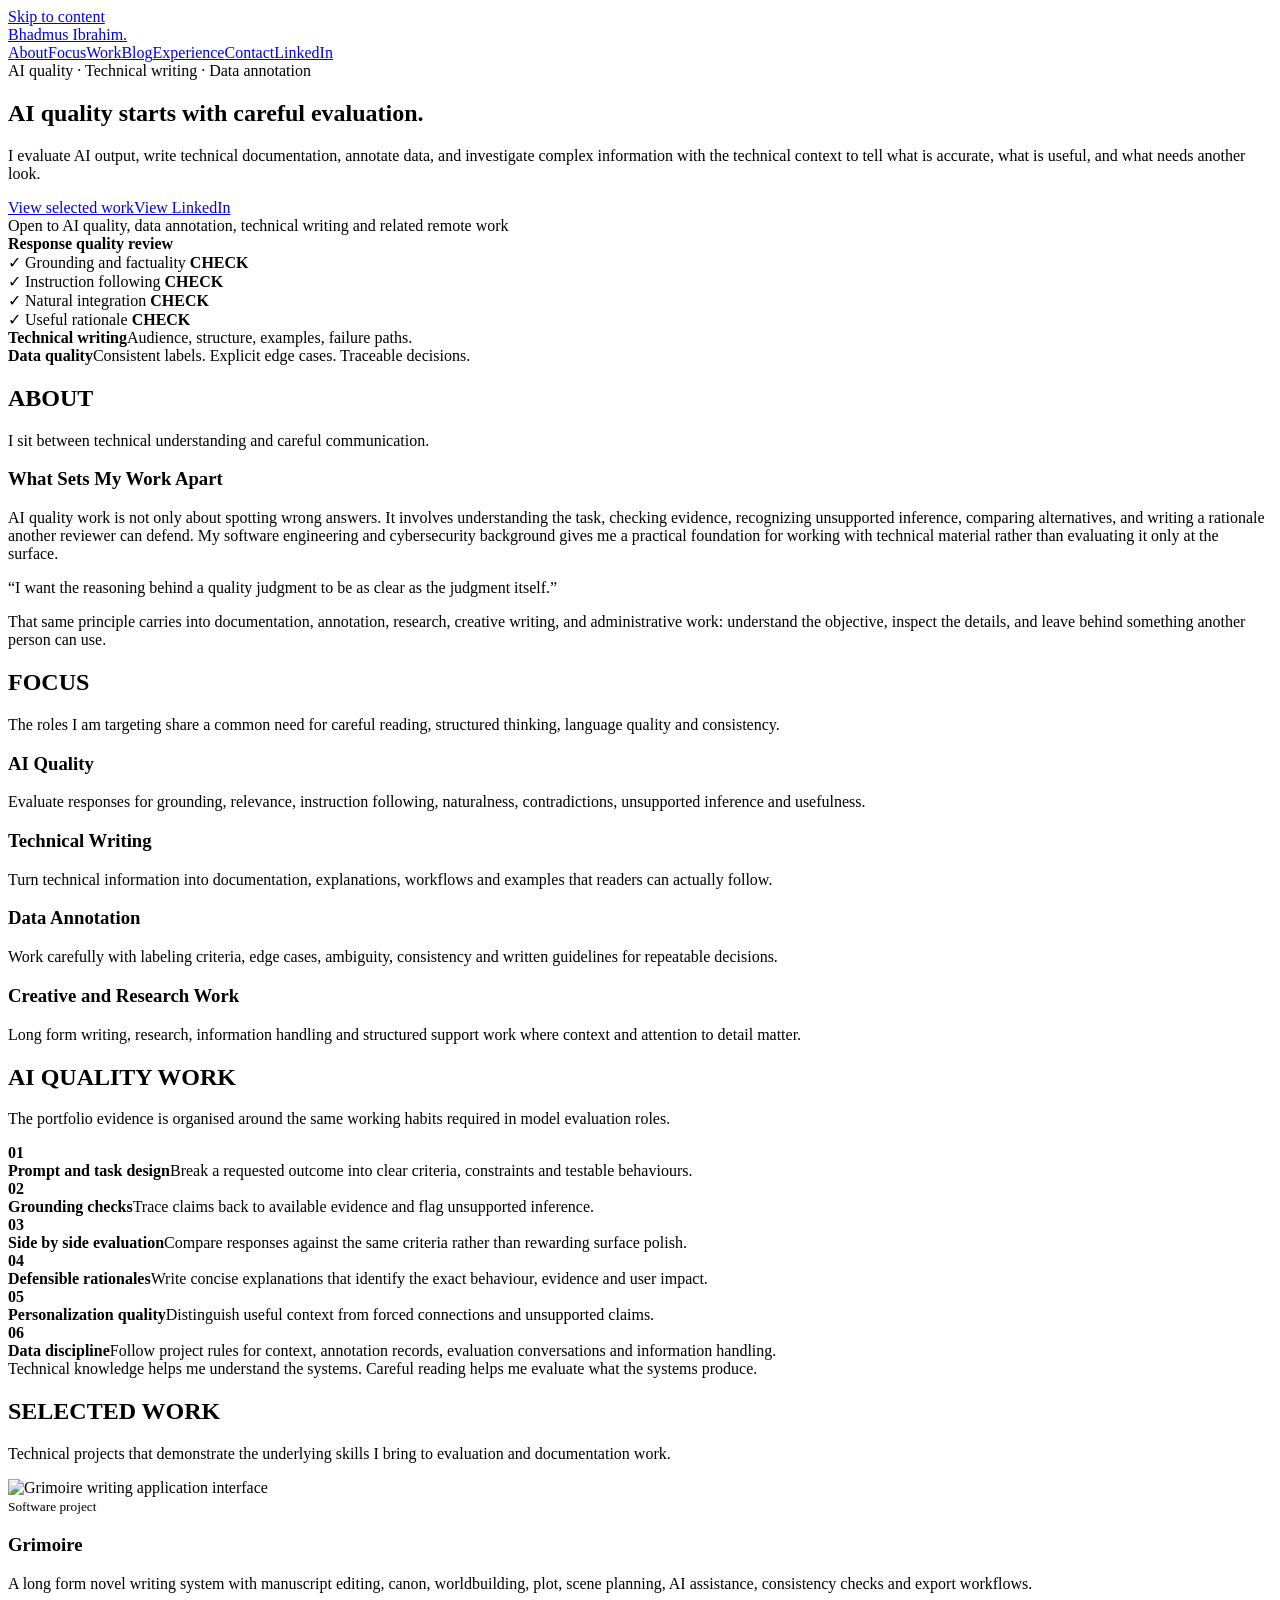
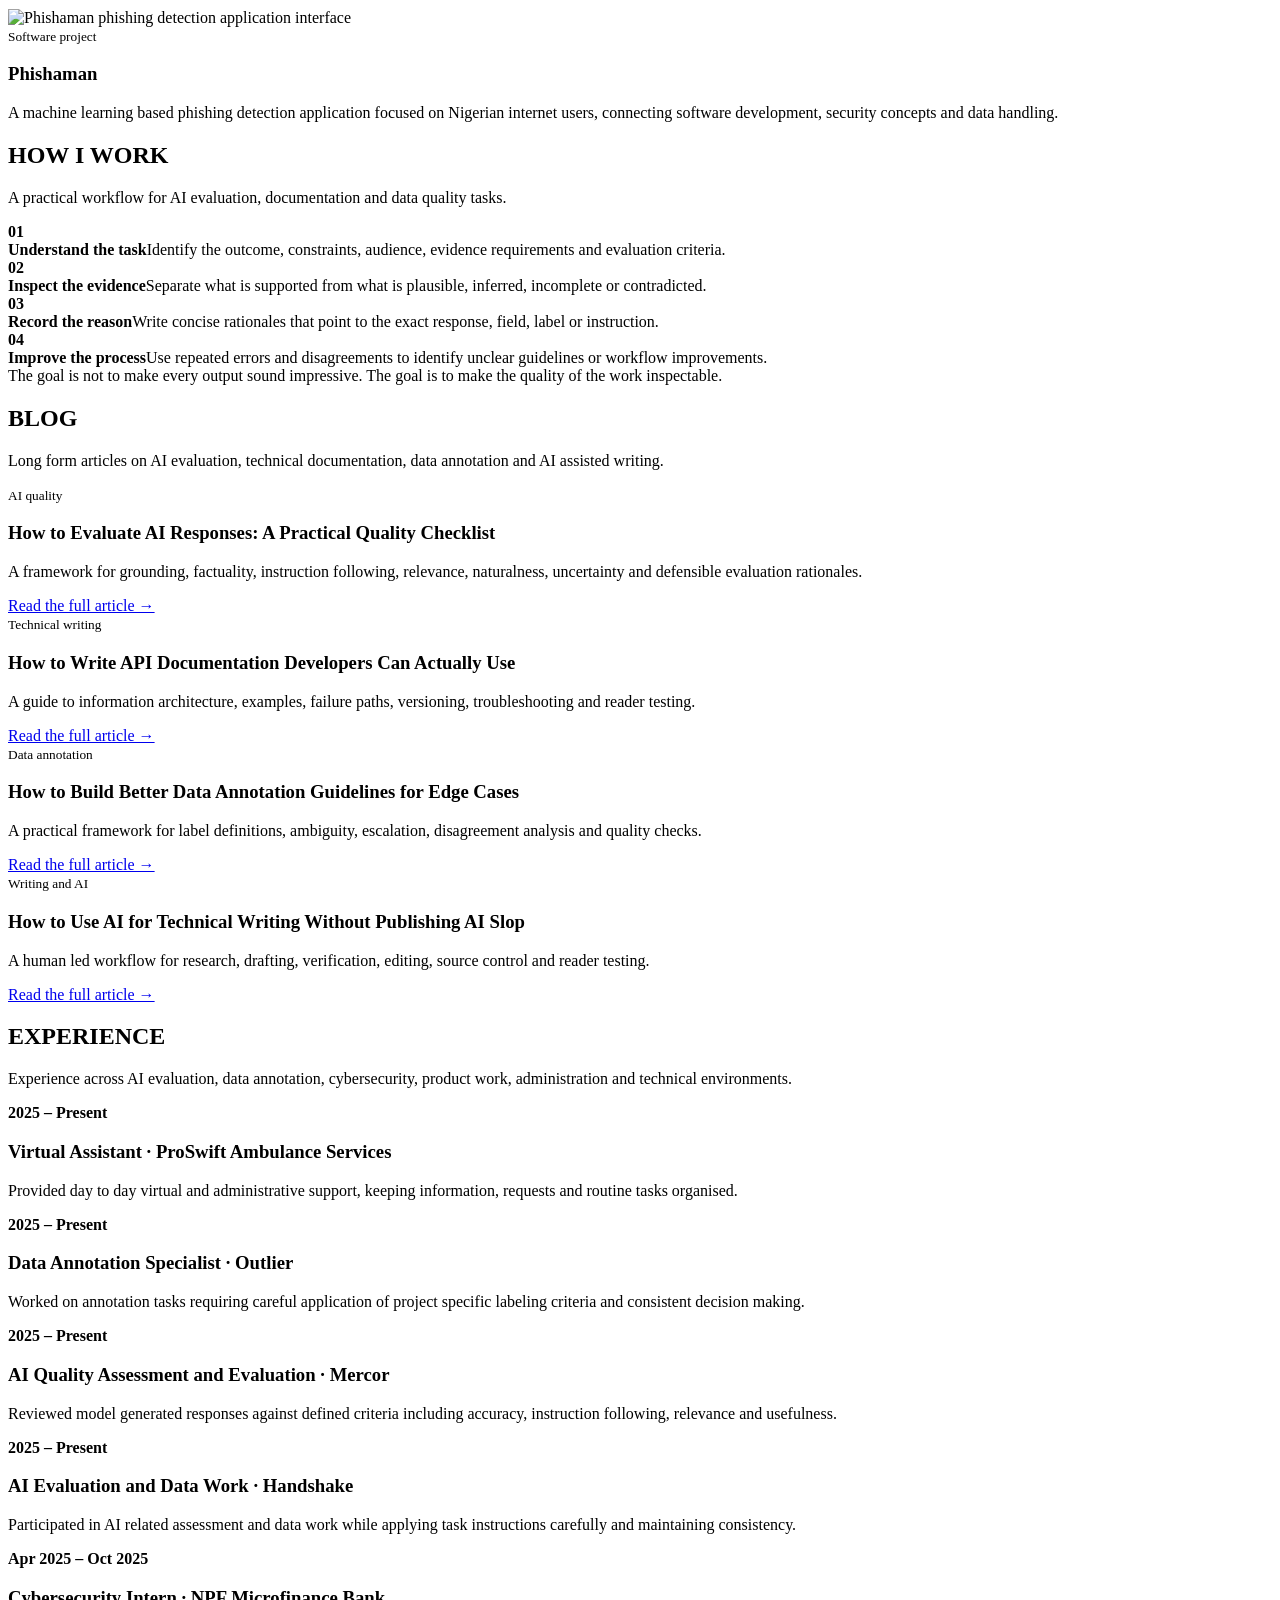
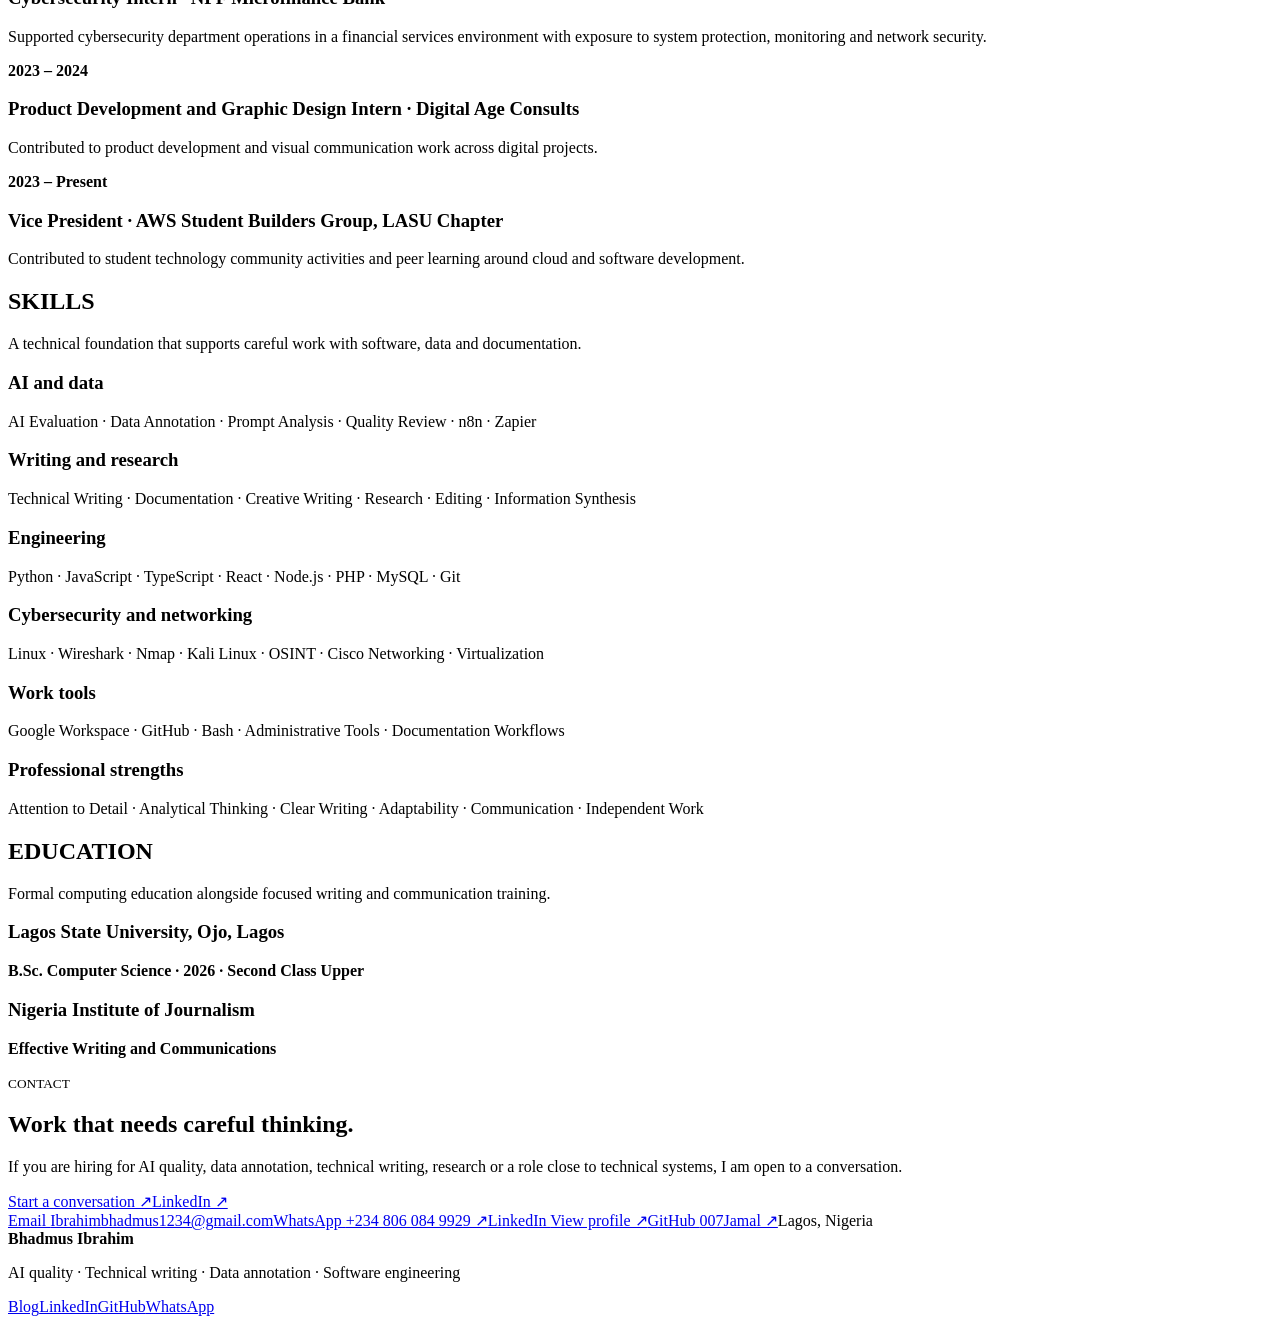
==== index.html @ 428aeecd "Add AI evaluation portfolio homepage" ====
<!doctype html>
<html lang="en">
<head>
<meta charset="utf-8">
<meta name="viewport" content="width=device-width,initial-scale=1">
<meta name="description" content="Bhadmus Ibrahim is a technical writer, AI quality analyst and data annotation specialist in Lagos, Nigeria, with a software engineering and cybersecurity foundation.">
<meta name="author" content="Bhadmus Ibrahim">
<meta name="robots" content="index, follow">
<meta name="theme-color" content="#10233f">
<link rel="canonical" href="https://ibrahim.vercel.app/">
<meta property="og:type" content="website">
<meta property="og:title" content="Bhadmus Ibrahim | AI Quality, Technical Writing and Data Work">
<meta property="og:description" content="AI quality analysis, technical writing, data annotation and technical work grounded in software engineering and cybersecurity.">
<meta property="og:url" content="https://ibrahim.vercel.app/">
<meta property="og:site_name" content="Bhadmus Ibrahim">
<title>Bhadmus Ibrahim | AI Quality Analyst, Technical Writer and Data Annotation Specialist</title>
<link rel="preconnect" href="https://fonts.googleapis.com">
<link rel="preconnect" href="https://fonts.gstatic.com" crossorigin>
<link href="https://fonts.googleapis.com/css2?family=Inter:wght@400;500;600;700;800;900&display=swap" rel="stylesheet">
<link rel="stylesheet" href="styles.css">
<link rel="icon" href="favicon.svg" type="image/svg+xml">
<script type="application/ld+json">{"@context":"https://schema.org","@type":"Person","name":"Bhadmus Ibrahim","url":"https://ibrahim.vercel.app/","email":"mailto:Ibrahimbhadmus1234@gmail.com","jobTitle":"AI Quality Analyst and Technical Writer","address":{"@type":"PostalAddress","addressLocality":"Lagos","addressCountry":"NG"},"sameAs":["https://github.com/007Jamal","https://www.linkedin.com/in/ibrahim-bhadmus-08a997428","https://wa.me/2348060849929"],"knowsAbout":["AI quality","AI evaluation","data annotation","technical writing","creative writing","software engineering","cybersecurity"]}</script>
</head>
<body>
<a class="skip" href="#main">Skip to content</a><div class="progress"></div>
<header><div class="wrap topbar"><a class="brand" href="index.html">Bhadmus Ibrahim<span>.</span></a><nav class="nav" aria-label="Primary"><a href="#about">About</a><a href="#focus">Focus</a><a href="#work">Work</a><a href="blog.html">Blog</a><a href="#experience">Experience</a><a href="#contact">Contact</a><a class="navcta" href="https://www.linkedin.com/in/ibrahim-bhadmus-08a997428" target="_blank" rel="noopener">LinkedIn</a></nav></div></header>
<main id="main">
<section class="hero"><div class="wrap hero-grid"><div><div class="eyebrow">AI quality · Technical writing · Data annotation</div><h1>AI quality starts with <span>careful evaluation.</span></h1><p class="hero-copy">I evaluate AI output, write technical documentation, annotate data, and investigate complex information with the technical context to tell what is accurate, what is useful, and what needs another look.</p><div class="actions"><a class="btn primary" href="#work">View selected work</a><a class="btn secondary" href="https://www.linkedin.com/in/ibrahim-bhadmus-08a997428" target="_blank" rel="noopener">View LinkedIn</a></div><div class="availability"><i></i>Open to AI quality, data annotation, technical writing and related remote work</div></div><aside class="hero-visual"><div class="review-card"><strong>Response quality review</strong><div>✓ Grounding and factuality <b>CHECK</b></div><div>✓ Instruction following <b>CHECK</b></div><div>✓ Natural integration <b>CHECK</b></div><div>✓ Useful rationale <b>CHECK</b></div></div><div class="floating one"><strong>Technical writing</strong>Audience, structure, examples, failure paths.</div><div class="floating two"><strong>Data quality</strong>Consistent labels. Explicit edge cases. Traceable decisions.</div></aside></div></section>
<section id="about"><div class="wrap"><div class="section-head"><h2>ABOUT</h2><p>I sit between technical understanding and careful communication.</p></div><div class="about-grid"><article class="card"><h3>What Sets My Work Apart</h3><p>AI quality work is not only about spotting wrong answers. It involves understanding the task, checking evidence, recognizing unsupported inference, comparing alternatives, and writing a rationale another reviewer can defend. My software engineering and cybersecurity background gives me a practical foundation for working with technical material rather than evaluating it only at the surface.</p></article><article class="card"><p class="quote">“I want the reasoning behind a quality judgment to be as clear as the judgment itself.”</p><p>That same principle carries into documentation, annotation, research, creative writing, and administrative work: understand the objective, inspect the details, and leave behind something another person can use.</p></article></div></div></section>
<section id="focus" class="soft"><div class="wrap"><div class="section-head"><h2>FOCUS</h2><p>The roles I am targeting share a common need for careful reading, structured thinking, language quality and consistency.</p></div><div class="focus-grid"><article class="focus-card"><h3>AI Quality</h3><p>Evaluate responses for grounding, relevance, instruction following, naturalness, contradictions, unsupported inference and usefulness.</p></article><article class="focus-card"><h3>Technical Writing</h3><p>Turn technical information into documentation, explanations, workflows and examples that readers can actually follow.</p></article><article class="focus-card"><h3>Data Annotation</h3><p>Work carefully with labeling criteria, edge cases, ambiguity, consistency and written guidelines for repeatable decisions.</p></article><article class="focus-card"><h3>Creative and Research Work</h3><p>Long form writing, research, information handling and structured support work where context and attention to detail matter.</p></article></div></div></section>
<section><div class="wrap"><div class="section-head"><h2>AI QUALITY WORK</h2><p>The portfolio evidence is organised around the same working habits required in model evaluation roles.</p></div><div class="cap-grid"><div class="cap-list"><div class="cap-row"><b>01</b><div><strong>Prompt and task design</strong><span>Break a requested outcome into clear criteria, constraints and testable behaviours.</span></div></div><div class="cap-row"><b>02</b><div><strong>Grounding checks</strong><span>Trace claims back to available evidence and flag unsupported inference.</span></div></div><div class="cap-row"><b>03</b><div><strong>Side by side evaluation</strong><span>Compare responses against the same criteria rather than rewarding surface polish.</span></div></div><div class="cap-row"><b>04</b><div><strong>Defensible rationales</strong><span>Write concise explanations that identify the exact behaviour, evidence and user impact.</span></div></div><div class="cap-row"><b>05</b><div><strong>Personalization quality</strong><span>Distinguish useful context from forced connections and unsupported claims.</span></div></div><div class="cap-row"><b>06</b><div><strong>Data discipline</strong><span>Follow project rules for context, annotation records, evaluation conversations and information handling.</span></div></div></div><div class="cap-copy">Technical knowledge helps me understand the systems. Careful reading helps me evaluate what the systems produce.</div></div></div></section>
<section id="work" class="soft"><div class="wrap"><div class="section-head"><h2>SELECTED WORK</h2><p>Technical projects that demonstrate the underlying skills I bring to evaluation and documentation work.</p></div><div class="work-grid"><article class="project"><img src="https://raw.githubusercontent.com/007Jamal/Bhadmus/main/public/images/uploads/chatgpt-image-aug-20-2026-05_51_16-pm.png" alt="Grimoire writing application interface"><div><small>Software project</small><h3>Grimoire</h3><p>A long form novel writing system with manuscript editing, canon, worldbuilding, plot, scene planning, AI assistance, consistency checks and export workflows.</p></div></article><article class="project"><img src="https://raw.githubusercontent.com/007Jamal/Bhadmus/main/public/images/uploads/screenshot-2026-05-11-134524.png" alt="Phishaman phishing detection application interface"><div><small>Software project</small><h3>Phishaman</h3><p>A machine learning based phishing detection application focused on Nigerian internet users, connecting software development, security concepts and data handling.</p></div></article></div></div></section>
<section><div class="wrap"><div class="section-head"><h2>HOW I WORK</h2><p>A practical workflow for AI evaluation, documentation and data quality tasks.</p></div><div class="cap-grid"><div class="cap-list"><div class="cap-row"><b>01</b><div><strong>Understand the task</strong><span>Identify the outcome, constraints, audience, evidence requirements and evaluation criteria.</span></div></div><div class="cap-row"><b>02</b><div><strong>Inspect the evidence</strong><span>Separate what is supported from what is plausible, inferred, incomplete or contradicted.</span></div></div><div class="cap-row"><b>03</b><div><strong>Record the reason</strong><span>Write concise rationales that point to the exact response, field, label or instruction.</span></div></div><div class="cap-row"><b>04</b><div><strong>Improve the process</strong><span>Use repeated errors and disagreements to identify unclear guidelines or workflow improvements.</span></div></div></div><div class="cap-copy">The goal is not to make every output sound impressive. The goal is to make the quality of the work inspectable.</div></div></div></section>
<section id="blog" class="soft"><div class="wrap"><div class="section-head"><h2>BLOG</h2><p>Long form articles on AI evaluation, technical documentation, data annotation and AI assisted writing.</p></div><div class="blog-grid"><article class="blog-card"><div><small>AI quality</small><h3>How to Evaluate AI Responses: A Practical Quality Checklist</h3><p>A framework for grounding, factuality, instruction following, relevance, naturalness, uncertainty and defensible evaluation rationales.</p><a href="blog/how-to-evaluate-ai-responses/">Read the full article →</a></div></article><article class="blog-card"><div><small>Technical writing</small><h3>How to Write API Documentation Developers Can Actually Use</h3><p>A guide to information architecture, examples, failure paths, versioning, troubleshooting and reader testing.</p><a href="blog/how-to-write-api-documentation/">Read the full article →</a></div></article><article class="blog-card"><div><small>Data annotation</small><h3>How to Build Better Data Annotation Guidelines for Edge Cases</h3><p>A practical framework for label definitions, ambiguity, escalation, disagreement analysis and quality checks.</p><a href="blog/data-annotation-guidelines/">Read the full article →</a></div></article><article class="blog-card"><div><small>Writing and AI</small><h3>How to Use AI for Technical Writing Without Publishing AI Slop</h3><p>A human led workflow for research, drafting, verification, editing, source control and reader testing.</p><a href="blog/ai-technical-writing/">Read the full article →</a></div></article></div></div></section>
<section id="experience"><div class="wrap"><div class="section-head"><h2>EXPERIENCE</h2><p>Experience across AI evaluation, data annotation, cybersecurity, product work, administration and technical environments.</p></div><div class="timeline"><div><b>2025 – Present</b><h3>Virtual Assistant · ProSwift Ambulance Services</h3><p>Provided day to day virtual and administrative support, keeping information, requests and routine tasks organised.</p></div><div><b>2025 – Present</b><h3>Data Annotation Specialist · Outlier</h3><p>Worked on annotation tasks requiring careful application of project specific labeling criteria and consistent decision making.</p></div><div><b>2025 – Present</b><h3>AI Quality Assessment and Evaluation · Mercor</h3><p>Reviewed model generated responses against defined criteria including accuracy, instruction following, relevance and usefulness.</p></div><div><b>2025 – Present</b><h3>AI Evaluation and Data Work · Handshake</h3><p>Participated in AI related assessment and data work while applying task instructions carefully and maintaining consistency.</p></div><div><b>Apr 2025 – Oct 2025</b><h3>Cybersecurity Intern · NPF Microfinance Bank</h3><p>Supported cybersecurity department operations in a financial services environment with exposure to system protection, monitoring and network security.</p></div><div><b>2023 – 2024</b><h3>Product Development and Graphic Design Intern · Digital Age Consults</h3><p>Contributed to product development and visual communication work across digital projects.</p></div><div><b>2023 – Present</b><h3>Vice President · AWS Student Builders Group, LASU Chapter</h3><p>Contributed to student technology community activities and peer learning around cloud and software development.</p></div></div></div></section>
<section class="soft"><div class="wrap"><div class="section-head"><h2>SKILLS</h2><p>A technical foundation that supports careful work with software, data and documentation.</p></div><div class="skills-grid"><div><h3>AI and data</h3><p>AI Evaluation · Data Annotation · Prompt Analysis · Quality Review · n8n · Zapier</p></div><div><h3>Writing and research</h3><p>Technical Writing · Documentation · Creative Writing · Research · Editing · Information Synthesis</p></div><div><h3>Engineering</h3><p>Python · JavaScript · TypeScript · React · Node.js · PHP · MySQL · Git</p></div><div><h3>Cybersecurity and networking</h3><p>Linux · Wireshark · Nmap · Kali Linux · OSINT · Cisco Networking · Virtualization</p></div><div><h3>Work tools</h3><p>Google Workspace · GitHub · Bash · Administrative Tools · Documentation Workflows</p></div><div><h3>Professional strengths</h3><p>Attention to Detail · Analytical Thinking · Clear Writing · Adaptability · Communication · Independent Work</p></div></div></div></section>
<section><div class="wrap"><div class="section-head"><h2>EDUCATION</h2><p>Formal computing education alongside focused writing and communication training.</p></div><div class="about-grid"><div class="card"><h3>Lagos State University, Ojo, Lagos</h3><p><strong>B.Sc. Computer Science · 2026 · Second Class Upper</strong></p></div><div class="card"><h3>Nigeria Institute of Journalism</h3><p><strong>Effective Writing and Communications</strong></p></div></div></div></section>
<section id="contact" class="contact"><div class="wrap"><div class="contact-box"><div><small>CONTACT</small><h2>Work that needs <span>careful thinking.</span></h2><p>If you are hiring for AI quality, data annotation, technical writing, research or a role close to technical systems, I am open to a conversation.</p><div class="actions"><a class="btn primary" href="mailto:Ibrahimbhadmus1234@gmail.com">Start a conversation ↗</a><a class="btn secondary" href="https://www.linkedin.com/in/ibrahim-bhadmus-08a997428" target="_blank" rel="noopener">LinkedIn ↗</a></div></div><div class="contact-links"><a href="mailto:Ibrahimbhadmus1234@gmail.com">Email <span>Ibrahimbhadmus1234@gmail.com</span></a><a href="https://wa.me/2348060849929" target="_blank" rel="noopener">WhatsApp <span>+234 806 084 9929 ↗</span></a><a href="https://www.linkedin.com/in/ibrahim-bhadmus-08a997428" target="_blank" rel="noopener">LinkedIn <span>View profile ↗</span></a><a href="https://github.com/007Jamal" target="_blank" rel="noopener">GitHub <span>007Jamal ↗</span></a><span>Lagos, Nigeria</span></div></div></div></section>
</main>
<footer><div class="wrap footer-grid"><div><strong>Bhadmus Ibrahim</strong><p>AI quality · Technical writing · Data annotation · Software engineering</p></div><div class="footer-links"><a href="blog.html">Blog</a><a href="https://www.linkedin.com/in/ibrahim-bhadmus-08a997428">LinkedIn</a><a href="https://github.com/007Jamal">GitHub</a><a href="https://wa.me/2348060849929">WhatsApp</a></div></div></footer>
<script src="script.js"></script>
</body></html>
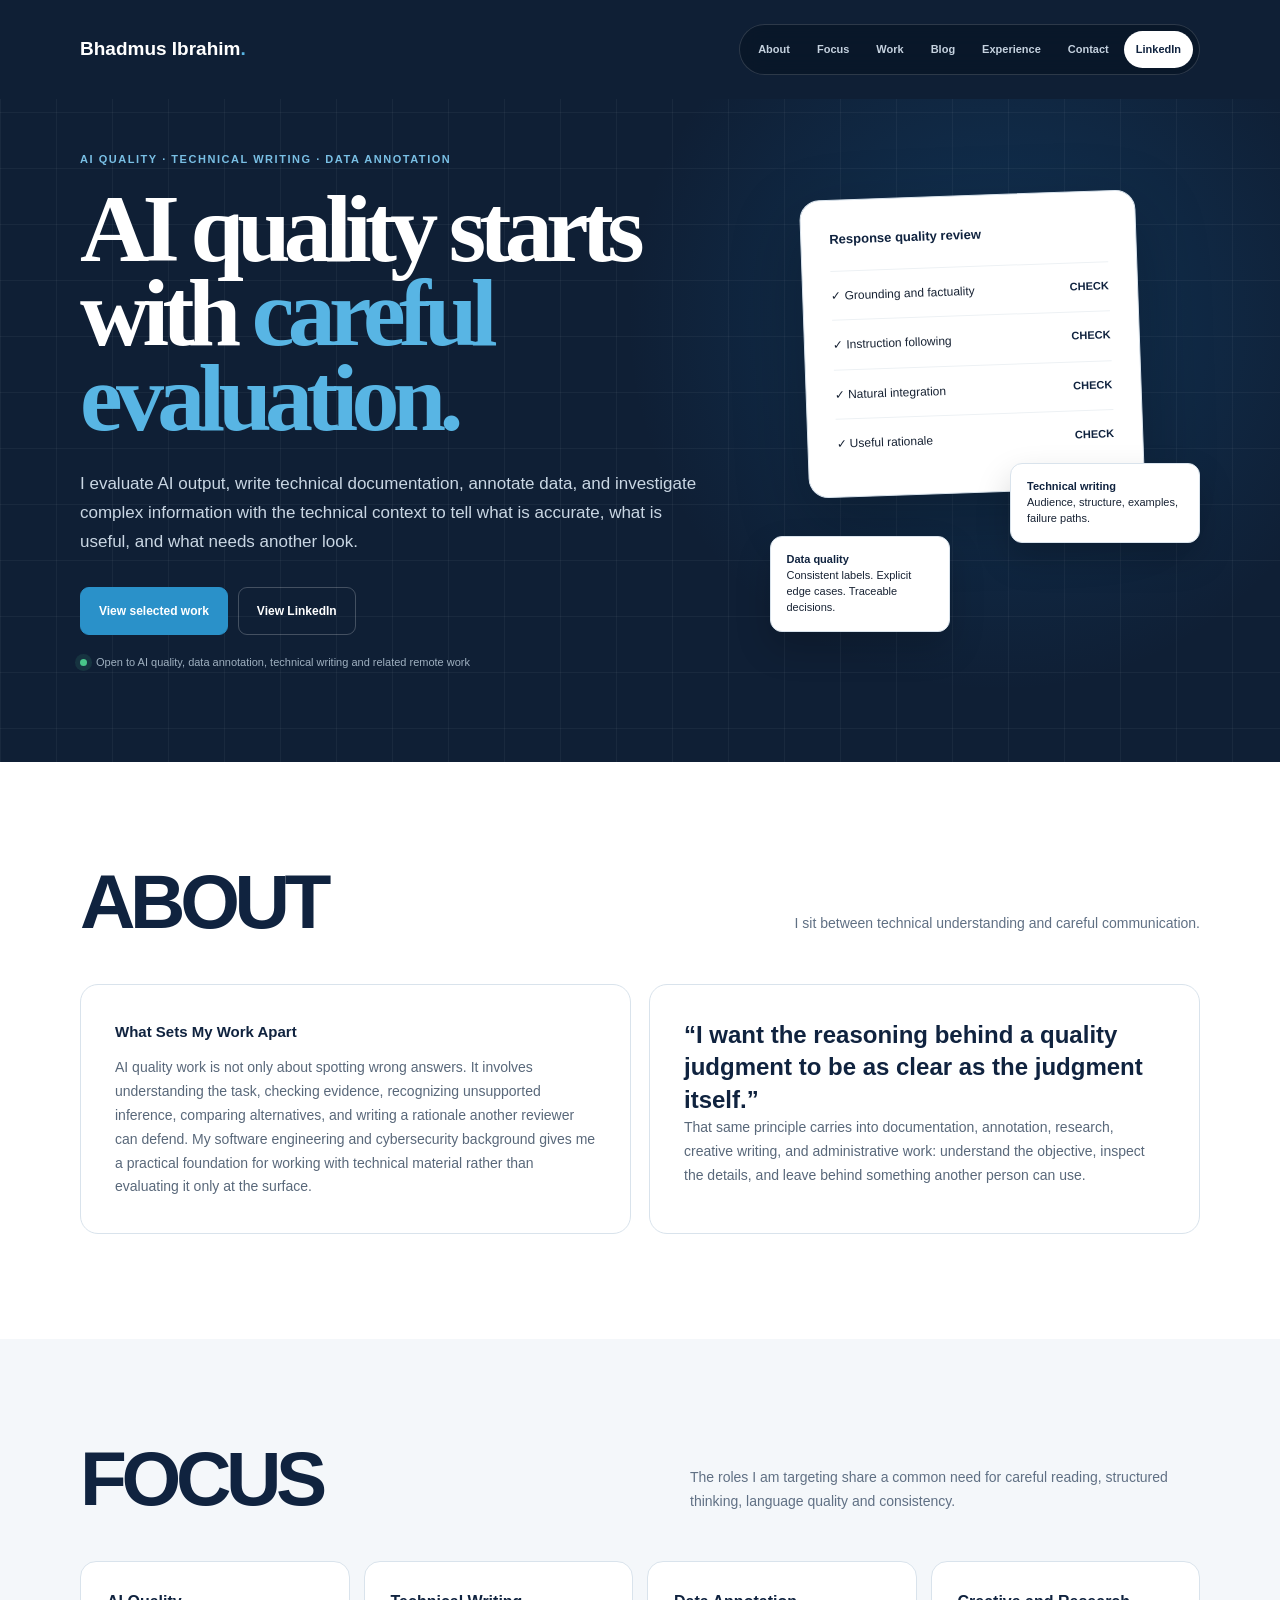
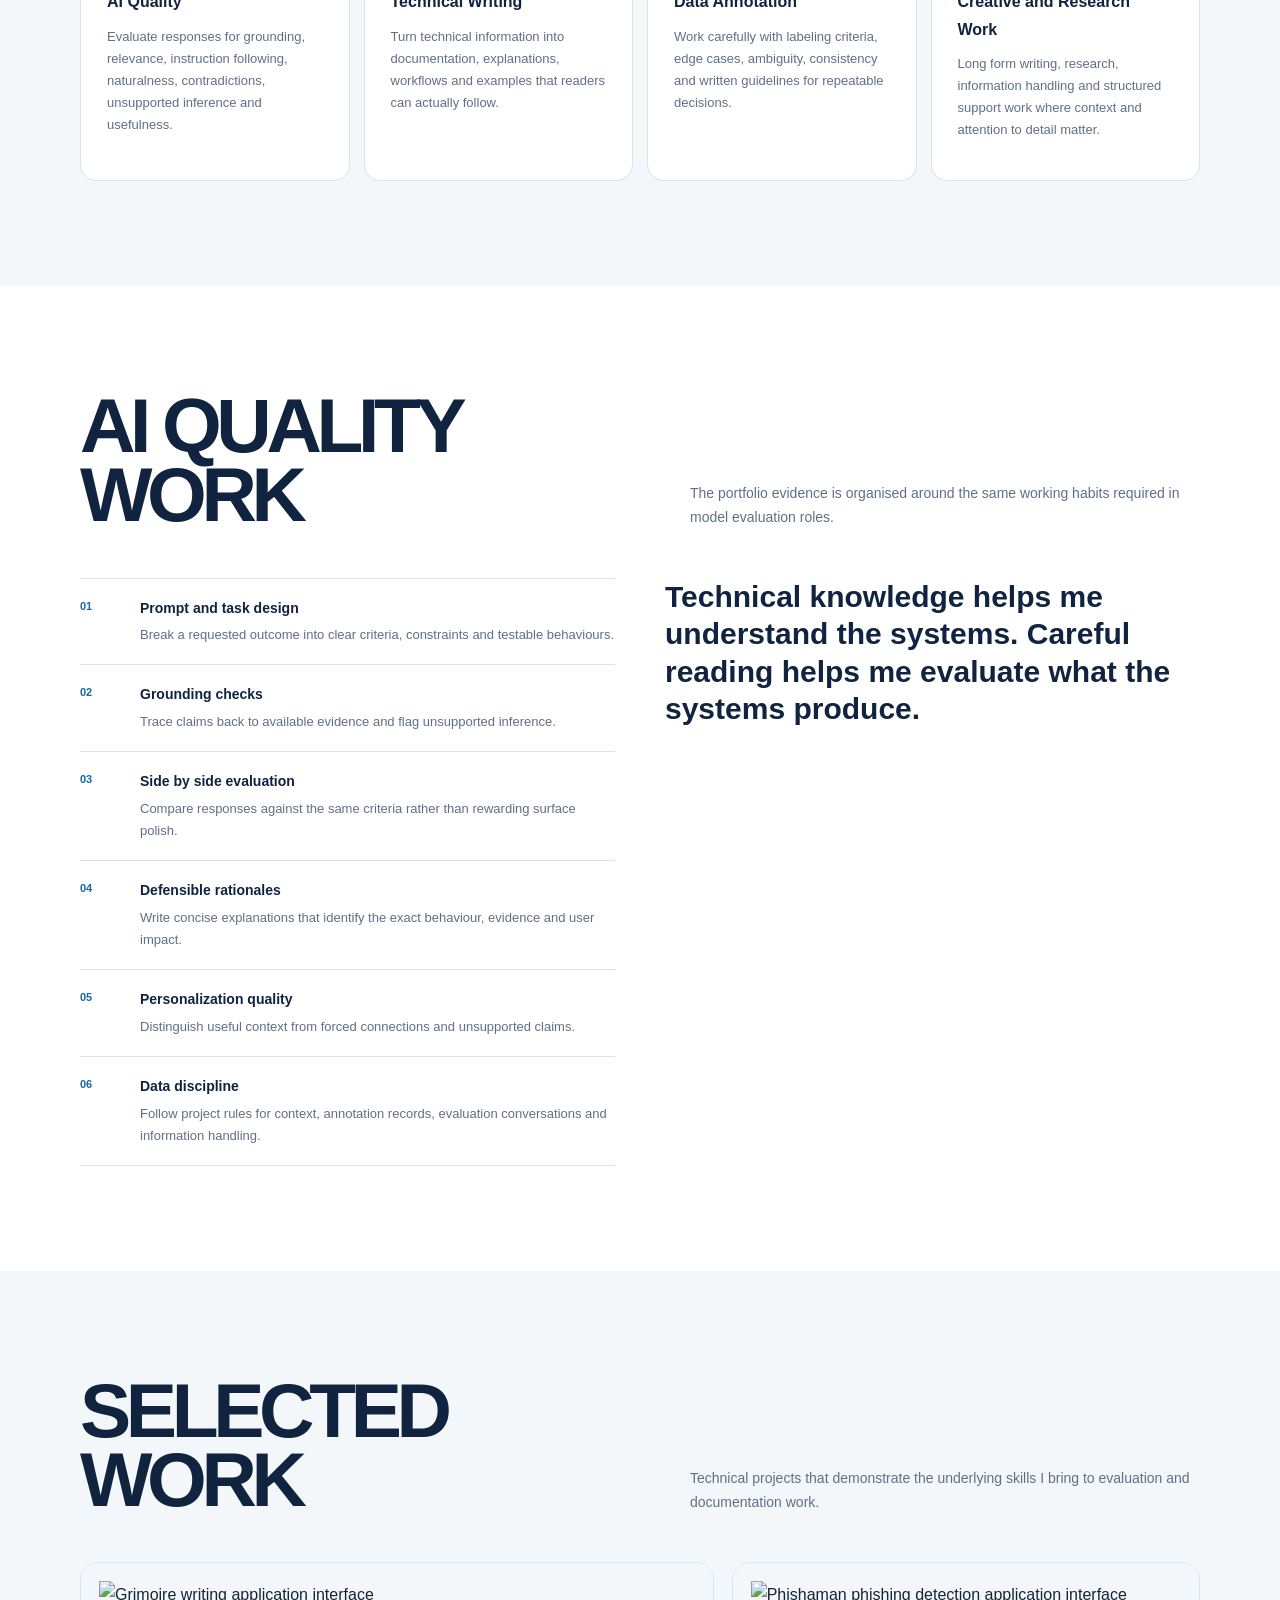
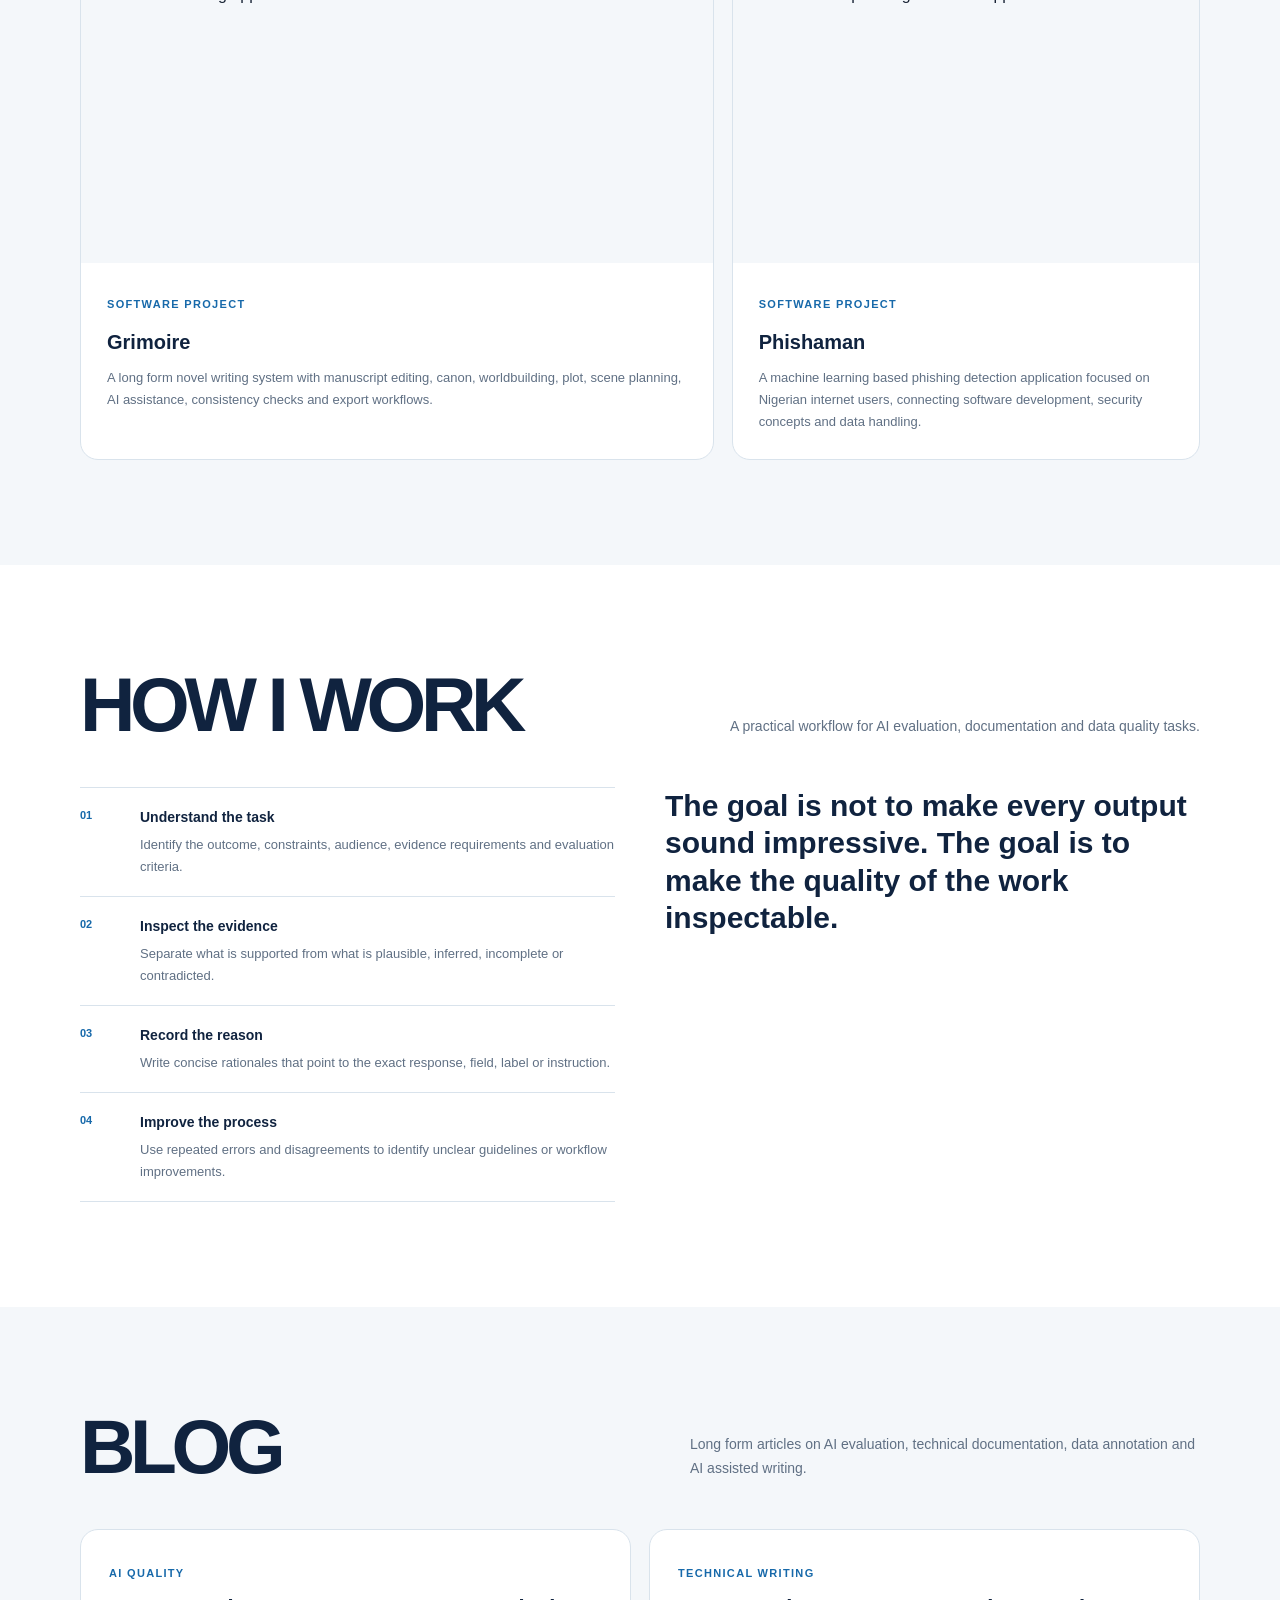
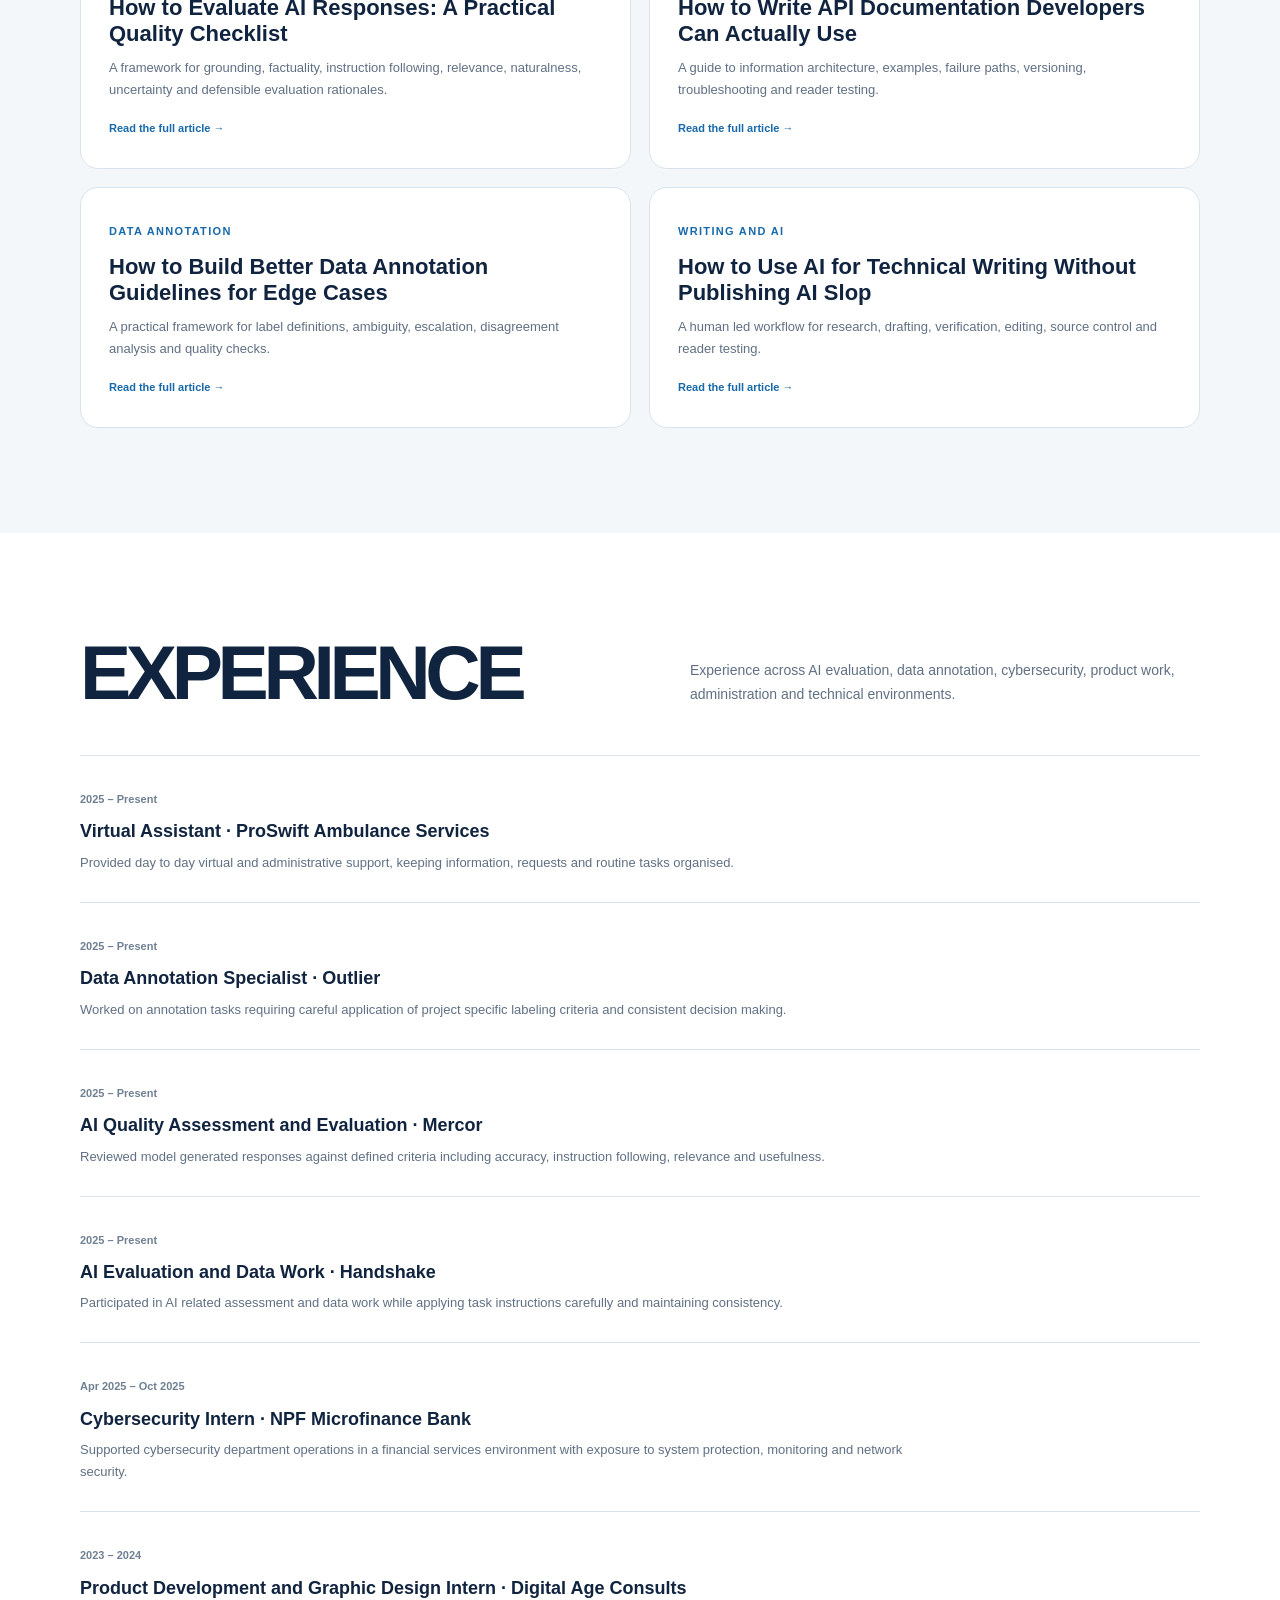
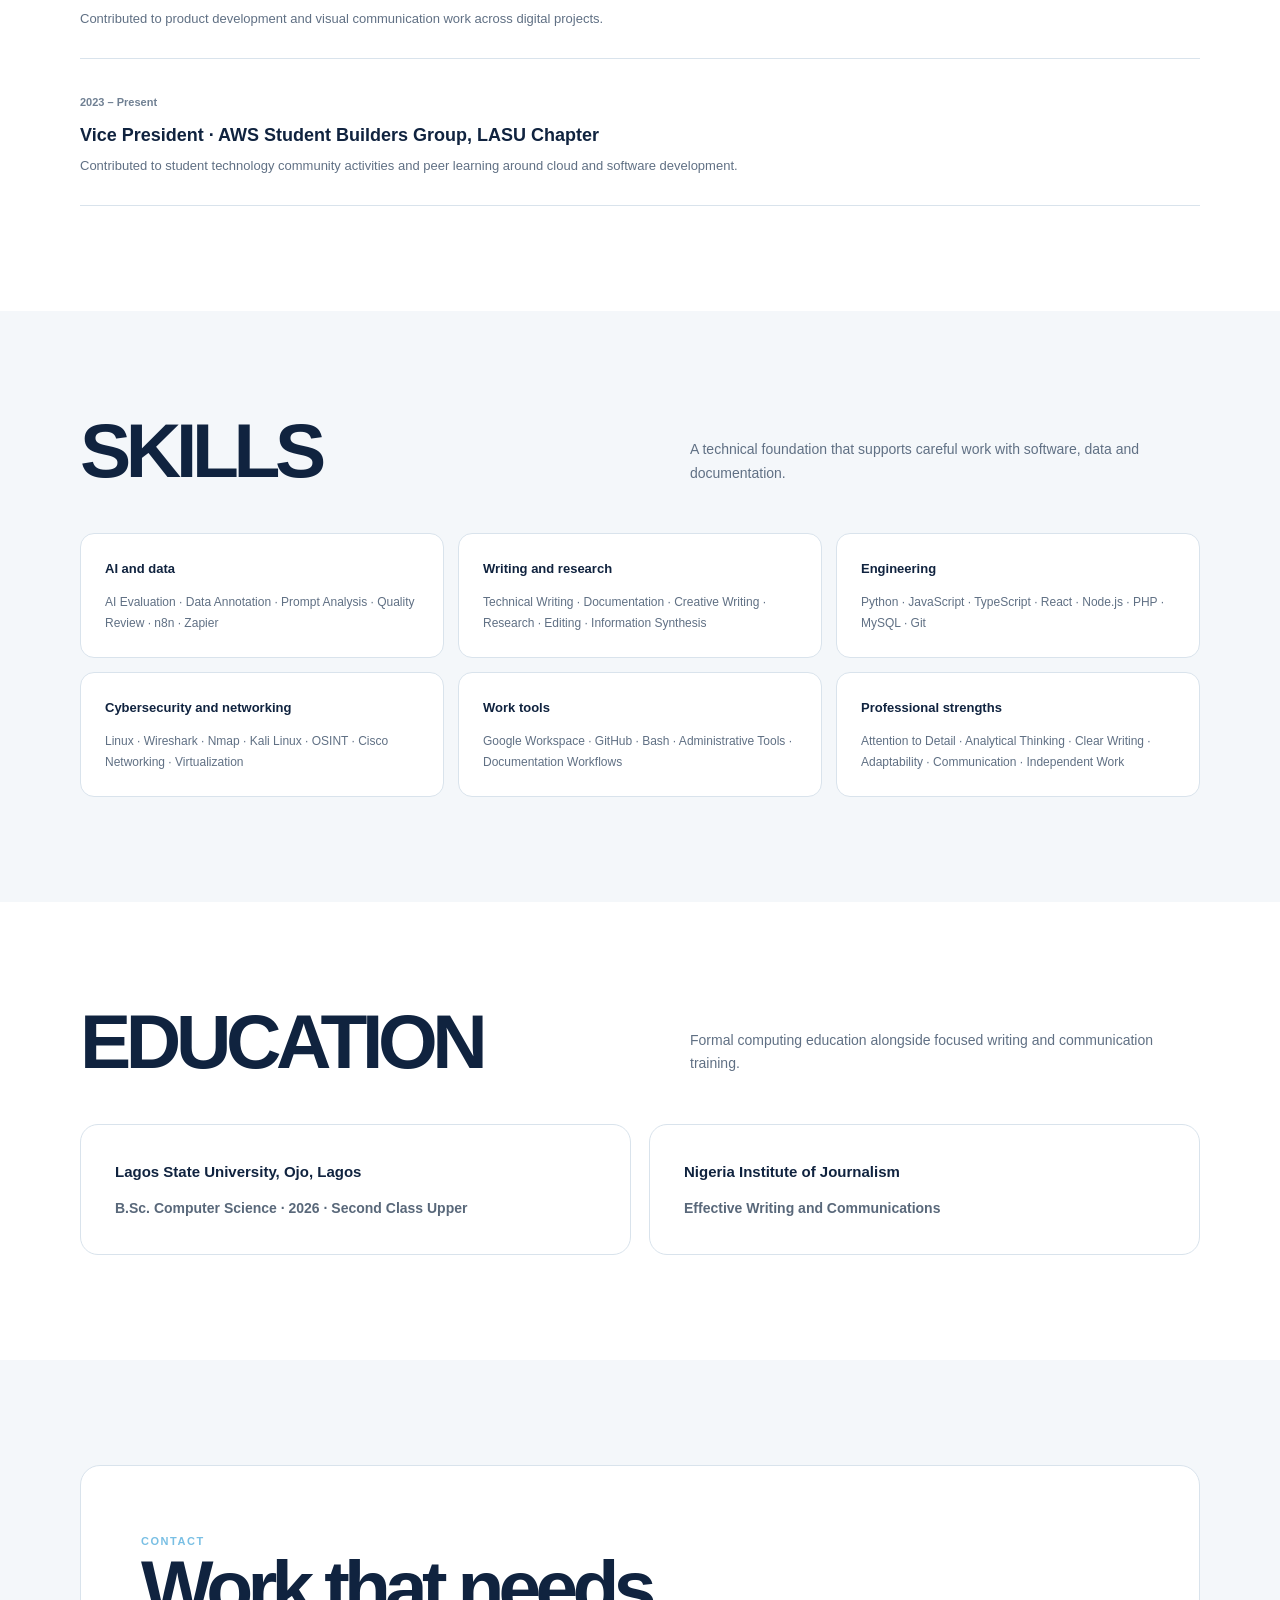
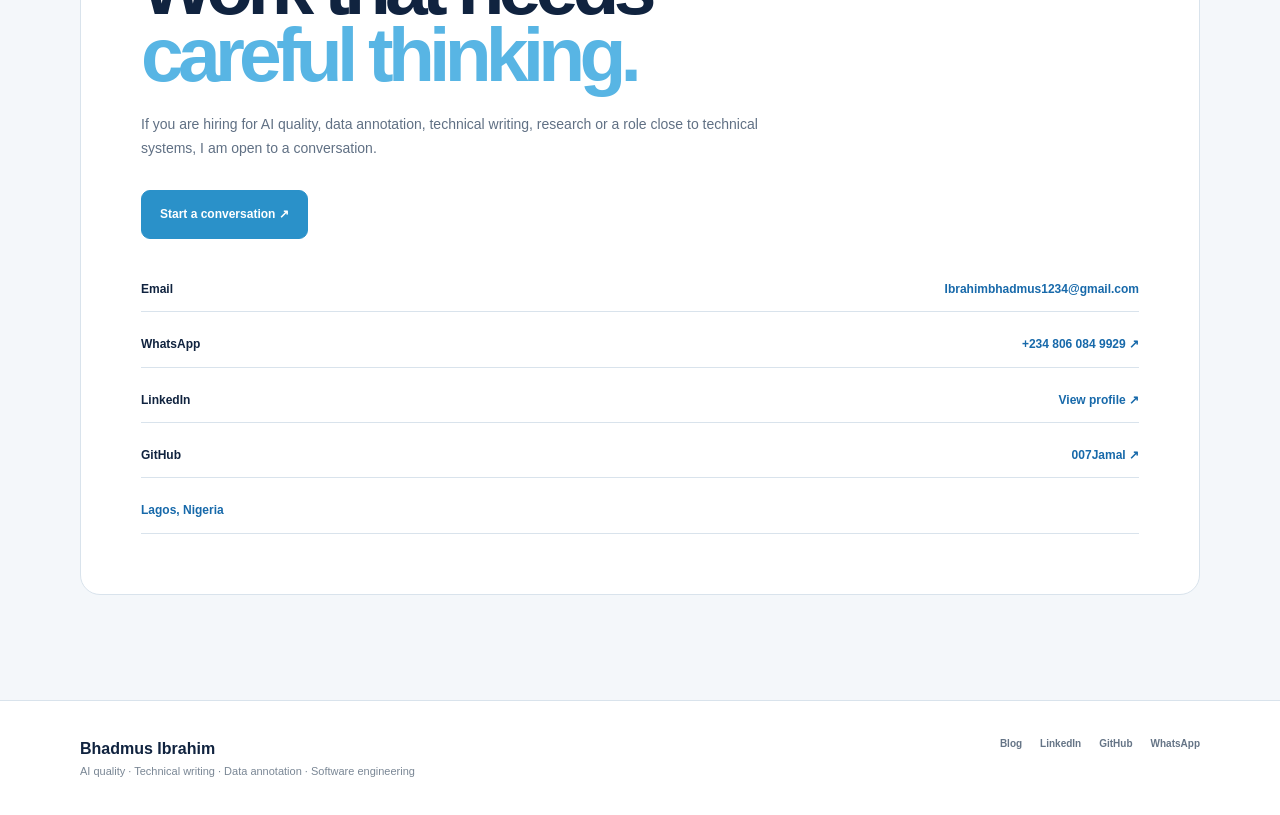
==== commit e2e09d97: "Fix AI site canonical and metadata URLs" ====
--- a/index.html
+++ b/index.html
@@ -7,11 +7,11 @@
 <meta name="author" content="Bhadmus Ibrahim">
 <meta name="robots" content="index, follow">
 <meta name="theme-color" content="#10233f">
-<link rel="canonical" href="https://ibrahim.vercel.app/">
+<link rel="canonical" href="https://ibrahim-ai-evaluation.vercel.app/">
 <meta property="og:type" content="website">
 <meta property="og:title" content="Bhadmus Ibrahim | AI Quality, Technical Writing and Data Work">
 <meta property="og:description" content="AI quality analysis, technical writing, data annotation and technical work grounded in software engineering and cybersecurity.">
-<meta property="og:url" content="https://ibrahim.vercel.app/">
+<meta property="og:url" content="https://ibrahim-ai-evaluation.vercel.app/">
 <meta property="og:site_name" content="Bhadmus Ibrahim">
 <title>Bhadmus Ibrahim | AI Quality Analyst, Technical Writer and Data Annotation Specialist</title>
 <link rel="preconnect" href="https://fonts.googleapis.com">
@@ -19,7 +19,7 @@
 <link href="https://fonts.googleapis.com/css2?family=Inter:wght@400;500;600;700;800;900&display=swap" rel="stylesheet">
 <link rel="stylesheet" href="styles.css">
 <link rel="icon" href="favicon.svg" type="image/svg+xml">
-<script type="application/ld+json">{"@context":"https://schema.org","@type":"Person","name":"Bhadmus Ibrahim","url":"https://ibrahim.vercel.app/","email":"mailto:Ibrahimbhadmus1234@gmail.com","jobTitle":"AI Quality Analyst and Technical Writer","address":{"@type":"PostalAddress","addressLocality":"Lagos","addressCountry":"NG"},"sameAs":["https://github.com/007Jamal","https://www.linkedin.com/in/ibrahim-bhadmus-08a997428","https://wa.me/2348060849929"],"knowsAbout":["AI quality","AI evaluation","data annotation","technical writing","creative writing","software engineering","cybersecurity"]}</script>
+<script type="application/ld+json">{"@context":"https://schema.org","@type":"Person","name":"Bhadmus Ibrahim","url":"https://ibrahim-ai-evaluation.vercel.app/","email":"mailto:Ibrahimbhadmus1234@gmail.com","jobTitle":"AI Quality Analyst and Technical Writer","address":{"@type":"PostalAddress","addressLocality":"Lagos","addressCountry":"NG"},"sameAs":["https://github.com/007Jamal","https://www.linkedin.com/in/ibrahim-bhadmus-08a997428","https://wa.me/2348060849929"],"knowsAbout":["AI quality","AI evaluation","data annotation","technical writing","creative writing","software engineering","cybersecurity"]}</script>
 </head>
 <body>
 <a class="skip" href="#main">Skip to content</a><div class="progress"></div>
--- a/styles.css
+++ b/styles.css
@@ -0,0 +1 @@
+:root{--navy:#10233f;--blue:#1769aa;--ink:#182334;--muted:#607084;--soft:#f4f7fa;--line:#d9e3ec;--pale:#eaf4fa;--max:1120px}*{box-sizing:border-box;margin:0;padding:0}html{scroll-behavior:smooth}body{font-family:Inter,Arial,sans-serif;color:var(--ink);line-height:1.7;background:#fff}a{text-decoration:none;color:inherit}.wrap{width:min(var(--max),calc(100% - 40px));margin:auto}.skip{position:absolute;left:12px;top:-60px;background:var(--navy);color:#fff;padding:10px 14px;border-radius:8px;z-index:100}.skip:focus{top:12px}.progress{position:fixed;top:0;left:0;width:0;height:3px;background:var(--blue);z-index:9999}header{position:absolute;top:0;left:0;right:0;z-index:20;padding:24px 0;background:#0f1f35}.topbar{display:flex;justify-content:space-between;align-items:center;gap:24px}.brand{font-size:19px;font-weight:900;color:#fff}.brand span{color:#58b5e4}.nav{display:flex;gap:3px;align-items:center;padding:6px;border:1px solid #ffffff26;background:#081627cc;backdrop-filter:blur(12px);border-radius:999px}.nav a{font-size:11px;font-weight:750;color:#c5d2df;padding:9px 12px;border-radius:999px}.nav a:hover{background:#ffffff17;color:#fff}.nav .navcta{background:#fff;color:var(--navy)}.hero{min-height:760px;padding:150px 0 90px;display:flex;align-items:center;background:#0f1f35;color:#fff;background-image:linear-gradient(#ffffff0b 1px,transparent 1px),linear-gradient(90deg,#ffffff0b 1px,transparent 1px),radial-gradient(circle at 78% 42%,#1769aa47,transparent 34%);background-size:56px 56px,56px 56px,100% 100%;overflow:hidden}.hero-grid{display:grid;grid-template-columns:1.18fr .82fr;gap:70px;align-items:center}.eyebrow,.hero small,section>div>small,.contact-box>div>small{font-size:11px;font-weight:800;letter-spacing:.14em;text-transform:uppercase;color:#79bfe4}.hero h1{font-family:Georgia,serif;font-size:clamp(4.2rem,7.5vw,7.8rem);line-height:.88;letter-spacing:-.07em;max-width:800px;margin:18px 0 30px}.hero h1 span,.contact h2 span{color:#58b5e4}.hero-copy{font-size:17px;max-width:650px;color:#c9d6e3}.actions{display:flex;gap:10px;flex-wrap:wrap;margin-top:30px}.btn{display:inline-flex;align-items:center;justify-content:center;border-radius:9px;padding:13px 18px;font-size:12px;font-weight:800;border:1px solid #ffffff38}.btn.primary{background:#2a91c9;color:#fff;border-color:#2a91c9}.btn.secondary{background:transparent;color:#fff}.availability{display:flex;gap:9px;align-items:center;margin-top:18px;font-size:11px;color:#9fb0c0}.availability i{width:7px;height:7px;border-radius:50%;background:#48c58a;box-shadow:0 0 0 5px #48c58a1f}.hero-visual{position:relative;min-height:470px}.review-card{position:absolute;left:8%;top:4%;width:78%;background:#fff;color:var(--ink);border:1px solid var(--line);border-radius:20px;padding:28px;box-shadow:0 25px 70px #00000040;transform:rotate(-2deg)}.review-card strong{display:block;font-size:13px;color:var(--navy);margin-bottom:20px}.review-card div{display:flex;gap:12px;padding:14px 0;border-top:1px solid #edf1f4;font-size:12px}.review-card b{margin-left:auto;font-size:11px;color:var(--navy)}.floating{position:absolute;background:#fff;color:var(--ink);border:1px solid var(--line);border-radius:12px;box-shadow:0 16px 35px #0000002e;padding:15px 16px;font-size:11px;line-height:1.45}.floating strong{display:block;color:var(--navy)}.floating.one{right:0;bottom:22%;width:190px}.floating.two{left:0;bottom:3%;width:180px}section{padding:105px 0}.soft,.contact{background:var(--soft)}.section-head{display:flex;justify-content:space-between;align-items:flex-end;gap:40px;margin-bottom:48px}.section-head h2{font-size:clamp(3rem,6vw,5.8rem);line-height:.9;letter-spacing:-.07em;color:var(--navy)}.section-head p{max-width:510px;color:var(--muted);font-size:14px}.about-grid{display:grid;grid-template-columns:1fr 1fr;gap:18px}.card{border:1px solid var(--line);border-radius:18px;padding:34px;background:#fff}.card h3{font-size:15px;color:var(--navy);margin-bottom:12px}.card p{color:#59687a;font-size:14px}.quote{font-size:24px!important;line-height:1.35!important;color:var(--navy)!important;font-weight:750}.focus-grid{display:grid;grid-template-columns:repeat(4,1fr);gap:14px}.focus-card{border:1px solid var(--line);background:#fff;border-radius:16px;padding:26px;min-height:220px}.focus-card h3{font-size:16px;color:var(--navy);margin-bottom:10px}.focus-card p{font-size:13px;color:var(--muted)}.cap-grid{display:grid;grid-template-columns:1fr 1fr;gap:50px}.cap-list{border-top:1px solid var(--line)}.cap-row{display:grid;grid-template-columns:45px 1fr;gap:15px;padding:18px 0;border-bottom:1px solid var(--line)}.cap-row>b{font-size:11px;color:var(--blue)}.cap-row strong{display:block;font-size:14px;color:var(--navy)}.cap-row span{display:block;font-size:13px;color:var(--muted);margin-top:4px}.cap-copy{font-size:30px;line-height:1.25;color:var(--navy);font-weight:700}.work-grid{display:grid;grid-template-columns:1.15fr .85fr;gap:18px}.project{border:1px solid var(--line);border-radius:18px;overflow:hidden;background:#fff}.project img{width:100%;height:300px;object-fit:contain;background:#f4f7fa;display:block;padding:18px}.project>div{padding:26px}.project small,.blog-card small{font-size:11px;font-weight:800;text-transform:uppercase;letter-spacing:.12em;color:var(--blue)}.project h3{font-size:20px;color:var(--navy);margin:8px 0}.project p,.blog-card p{font-size:13px;color:var(--muted)}.timeline{border-top:1px solid var(--line)}.timeline>div{padding:28px 0;border-bottom:1px solid var(--line)}.timeline b{font-size:11px;color:#708093}.timeline h3{font-size:18px;color:var(--navy);margin:5px 0}.timeline p{font-size:13px;color:var(--muted);max-width:850px}.skills-grid{display:grid;grid-template-columns:repeat(3,1fr);gap:14px}.skills-grid>div{border:1px solid var(--line);background:#fff;border-radius:14px;padding:24px}.skills-grid h3{font-size:13px;color:var(--navy);margin-bottom:12px}.skills-grid p{font-size:12px;color:var(--muted)}.blog-grid{display:grid;grid-template-columns:repeat(2,1fr);gap:18px}.blog-card{border:1px solid var(--line);border-radius:18px;background:#fff;padding:28px}.blog-card h3{font-size:22px;line-height:1.18;color:var(--navy);margin:10px 0}.blog-card a{display:inline-block;margin-top:18px;font-size:11px;font-weight:850;color:var(--blue)}.contact-box{border:1px solid var(--line);border-radius:20px;background:#fff;padding:60px}.contact-box h2{font-size:clamp(3rem,6vw,6rem);line-height:.88;letter-spacing:-.075em;color:var(--navy);max-width:700px}.contact-box>div>p{max-width:650px;color:var(--muted);font-size:14px;margin-top:24px}.contact-links{display:grid;gap:10px;margin-top:28px}.contact-links a,.contact-links>span{display:flex;justify-content:space-between;gap:20px;border-bottom:1px solid var(--line);padding:12px 0;font-size:12px;font-weight:750;color:var(--navy)}.contact-links span{color:var(--blue)}footer{padding:34px 0;border-top:1px solid var(--line);background:#fff}.footer-grid{display:grid;grid-template-columns:1fr auto;gap:30px}.footer-grid strong{color:var(--navy)}.footer-grid p{font-size:11px;color:#7a8795}.footer-links{display:flex;gap:18px;flex-wrap:wrap}.footer-links a{font-size:10px;font-weight:800;color:#657486}.article-hero{padding:160px 0 75px;background:linear-gradient(180deg,#fff,#f8fafc)}.article-hero h1{font-size:clamp(3rem,6vw,6rem);max-width:950px;margin:10px 0 22px;color:var(--navy);line-height:.95}.article-deck{font-size:18px;color:var(--muted);max-width:760px}.article-meta{display:flex;gap:20px;margin-top:25px;font-size:11px;font-weight:750;color:#7b8999}.article-layout{max-width:930px}.article-body{font-family:Georgia,serif;font-size:18px;line-height:1.85;color:#2a3544}.article-body h2{font-family:Inter,Arial,sans-serif;font-size:32px;line-height:1.15;color:var(--navy);margin:55px 0 18px}.article-body p{margin-bottom:22px}.back-blog{display:inline-block;margin-top:22px;color:var(--blue);font-size:12px;font-weight:800}.article-end{border-top:1px solid var(--line);padding-top:25px;margin-top:50px}.article-end strong{font-family:Inter,Arial,sans-serif;color:var(--navy)}@media(max-width:900px){.hero-grid,.cap-grid,.work-grid,.about-grid{grid-template-columns:1fr}.focus-grid{grid-template-columns:repeat(2,1fr)}.skills-grid{grid-template-columns:repeat(2,1fr)}.blog-grid{grid-template-columns:1fr}}@media(max-width:640px){.wrap{width:calc(100% - 28px)}header{padding-top:15px}.nav{display:none}.hero{padding:120px 0 70px}.hero h1{font-size:clamp(3.3rem,17vw,5.3rem)}.hero-visual{min-height:390px}.review-card{left:0;width:92%}.floating.one{right:0;bottom:17%}.floating.two{left:0;bottom:0}section{padding:75px 0}.section-head{display:block;margin-bottom:30px}.section-head h2{margin-bottom:15px}.focus-grid,.skills-grid{grid-template-columns:1fr}.contact-box{padding:30px}.footer-grid{grid-template-columns:1fr}.article-hero{padding:125px 0 60px}.article-body{font-size:17px}.article-body h2{font-size:28px}}
